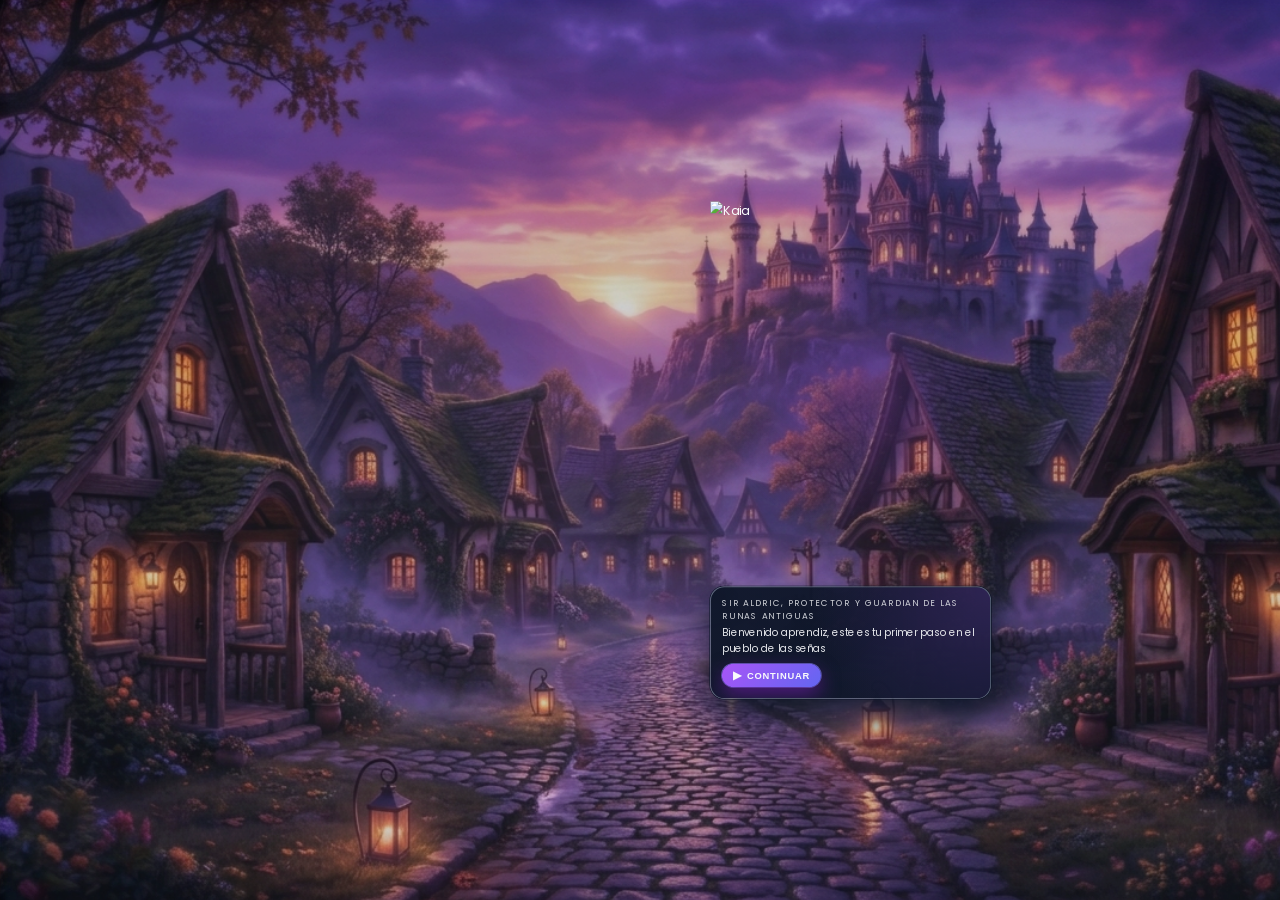
==== nivel1.html @ 5e0e3880 "Add files via upload" ====
<!DOCTYPE html>
<html lang="es">
<head>

  <meta charset="UTF-8" />

<meta name="viewport" content="width=device-width, initial-scale=1.0" />


  <title>Nivel 1 - KAIZEN</title>

  <link
    rel="stylesheet"
    href="https://fonts.googleapis.com/css2?family=Poppins:wght@300;500;700&display=swap">

  <link
    rel="stylesheet"
    href="nivel1.css">

  <link
    rel="shortcut icon"
    href="logonuevo.jpeg">

</head>

<body>

  <!-- MÚSICA -->
  <audio
    id="bg-music"
    src="/audio/fondo.mp3"
    autoplay
    loop>
  </audio>

  <!-- ESCENA -->
  <div class="scene">

    <!-- FONDO -->
    <div class="scene-bg"></div>

    <!-- NIEBLA -->
    <div class="fog-layer">

      <div class="fog"></div>

    </div>

    <!-- CONTENIDO -->
    <div class="content-layer">

      <!-- ==========================
           TARJETA DEL NIVEL
      ========================== -->

      <div
        class="card"
        id="exerciseCard">

        <div class="card-inner">

          <!-- HEADER -->
          <div class="card-header">

            <div>

              <div class="pill">

                <span class="pill-dot"></span>

                NIVEL 1 · LENGUA DE SEÑAS

              </div>

              <div class="nivel-title">
                ¿Cuál es la seña correcta?
              </div>

              <div class="sub">
                Observa la seña y elige la opción correcta.
              </div>

            </div>

            <div class="xp-info">

              XP: +20 · Gemas: +3

            </div>

          </div>

          <!-- ==========================
               PROGRESO
          ========================== -->

          <div class="progress-container">

            <div
              class="progress-bar"
              id="progressBar">
            </div>

          </div>

          <div
            class="progress-text"
            id="progressText">

            Ejercicio 1 de 4

          </div>

          <!-- ==========================
               IMAGEN
          ========================== -->

          <div class="exercise-image">

            <span>

              <img
                id="exerciseImg"
                src="letraa.jpeg"
                alt="Ejercicio">

            </span>

          </div>

          <!-- ==========================
               PREGUNTA
          ========================== -->

          <div class="question">

            <div class="question-label">

              Pregunta

            </div>

            <div
              class="question-text"
              id="questionText">

              Selecciona la opción correcta.

            </div>

          </div>

          <!-- ==========================
               OPCIONES
          ========================== -->

          <div class="options">

            <!-- OPCIÓN 1 -->
            <button
              class="option-btn"
              data-option="1">

              <div>

                <div class="option-label">
                  Opción 1
                </div>

                <div
                  class="option-main"
                  id="option1">
                </div>

              </div>

              <div class="option-check">
                ✓
              </div>

            </button>

            <!-- OPCIÓN 2 -->
            <button
              class="option-btn"
              data-option="2">

              <div>

                <div class="option-label">
                  Opción 2
                </div>

                <div
                  class="option-main"
                  id="option2">
                </div>

              </div>

              <div class="option-check">
                ✓
              </div>

            </button>

            <!-- OPCIÓN 3 -->
            <button
              class="option-btn"
              data-option="3">

              <div>

                <div class="option-label">
                  Opción 3
                </div>

                <div
                  class="option-main"
                  id="option3">
                </div>

              </div>

              <div class="option-check">
                ✓
              </div>

            </button>

            <!-- OPCIÓN 4 -->
            <button
              class="option-btn"
              data-option="4">

              <div>

                <div class="option-label">
                  Opción 4
                </div>

                <div
                  class="option-main"
                  id="option4">
                </div>

              </div>

              <div class="option-check">
                ✓
              </div>

            </button>

          </div>

          <!-- BOTÓN FINAL -->
          <button
            id="finishBtn"
            class="finish-btn">

            Terminar nivel

          </button>

        </div>

      </div>

      <!-- ==========================
           BRUJITA
      ========================== -->

      <aside
        class="witch-panel"
        id="witchPanel">

        <!-- IMAGEN -->
        <div class="witch-illustration">

          <img
            src="bruja1.png"
            alt="Kaia">

          <div class="witch-glow"></div>

        </div>

        <!-- DIÁLOGOS -->
        <div
          class="dialog-box"
          id="dialogBox">

          <div class="dialog-inner">

            <div class="dialog-name">

              Sir Aldric, protector y guardian de las runas antiguas

            </div>

            <div
              class="dialog-text"
              id="dialogText">

Bienvenido aprendiz, este es tu primer paso en el pueblo de las señas
            </div>

            <button
              class="dialog-next-btn"
              id="dialogNextBtn">

              <span>▶</span>

              Continuar

            </button>

          </div>

        </div>

      </aside>

    </div>

  </div>

  <!-- JS -->
  <script src="nivel1.js"></script>

  <!-- AUDIOS -->
<audio id="kaia-voice" src="bruja1.mp3" muted></audio>

<audio id="kaia-voice-2" src="bruja1frase2.mp3"></audio>

<audio id="kaia-voice-3" src="bruja1frase3.mp3"></audio>

<audio id="kaia-voice-4" src="bruja1frase4.mp3"></audio>

<audio id="kaia-voice-5" src="bruja1frase5.mp3"></audio>

<audio id="kaia-voice-6" src="bruja1frase6.mp3"></audio>

<audio id="kaia-voice-7" src="bruja1frase7.mp3"></audio>
</body>
</html>
---- nivel1.css ----
* {
  box-sizing: border-box;
  margin: 0;
  padding: 0;
}

body {
  font-family: "Poppins", sans-serif;
  background: #020617;
  color: #f9fafb;
  height: 100vh;
  overflow: hidden;
}

/* ===== ESCENA GENERAL ===== */
.scene {
  position: relative;
  width: 100vw;
  height: 100vh;

  display: flex;
  align-items: center;
  justify-content: center;

  overflow: hidden;
}

/* Fondo del pueblo mágico (pon aquí tu imagen del pueblo) */
.scene-bg {
  position: absolute;
  inset: 0;
  background-image: url("fondo1.png");
  /* <-- CAMBIA A TU IMAGEN */
  background-size: cover;
  background-position: center;
  filter: brightness(0.85) saturate(1.05);
  transform: scale(1.05);
  opacity: 0;
  animation: bgFadeIn 2s ease-out forwards;
}

@keyframes bgFadeIn {
  0% {
    opacity: 0;
    transform: scale(1.08);
  }

  100% {
    opacity: 1;
    transform: scale(1.02);
  }
}

/* Neblina animada */
.fog-layer {
  position: absolute;
  inset: 0;
  pointer-events: none;
  z-index: 1;
  overflow: hidden;
}

.fog {
  position: absolute;
  width: 200%;
  height: 200%;
  background: radial-gradient(circle at 20% 20%, rgba(148, 163, 184, 0.18), transparent 55%),
    radial-gradient(circle at 80% 60%, rgba(148, 163, 184, 0.16), transparent 55%);
  opacity: 0.85;
  filter: blur(10px);
  animation: fogMove 40s linear infinite;
}

@keyframes fogMove {
  0% {
    transform: translate3d(-10%, 0, 0);
  }

  50% {
    transform: translate3d(10%, -5%, 0);
  }

  100% {
    transform: translate3d(-10%, 0, 0);
  }
}

/* Contenido principal (UI + bruja) */
.content-layer {
  position: relative;
  z-index: 2;
  width: min(1000px, 95vw);
  display: grid;
  grid-template-columns: minmax(0, 1.1fr) minmax(0, 0.9fr);
  gap: 32px;
  align-items: center;
  padding: 24px;
}

@media (max-width: 860px) {
  .content-layer {
    grid-template-columns: minmax(0, 1fr);
    gap: 20px;
  }
}

/* ===== TARJETA DEL NIVEL (EJERCICIO) ===== */
.card {
  background: radial-gradient(circle at top left, rgba(15, 23, 42, 0.96), rgba(15, 23, 42, 0.98));
  border-radius: 24px;
  padding: 22px 24px 24px;
  border: 1px solid rgba(148, 163, 184, 0.55);
  box-shadow:
    0 22px 60px rgba(15, 23, 42, 0.95),
    0 0 0 1px rgba(15, 23, 42, 0.9);
  backdrop-filter: blur(18px);
  position: relative;

  opacity: 0;
  transform: translateY(20px) scale(0.97);
  pointer-events: none;
}

.card.visible {
  opacity: 1;
  transform: translateY(0) scale(1);
  pointer-events: auto;
  transition:
    opacity 0.6s ease-out,
    transform 0.6s ease-out;
}

.card::before {
  content: "";
  position: absolute;
  inset: 0;
  background: radial-gradient(circle at top, rgba(248, 250, 252, 0.06), transparent 55%);
  opacity: 0.9;
  pointer-events: none;
}

.card-inner {
  position: relative;
  z-index: 1;
  overflow: visible;

}


.card-header {
  display: flex;
  align-items: flex-start;
  justify-content: space-between;
  margin-bottom: 16px;
  gap: 12px;
}

.pill {
  font-size: 12px;
  letter-spacing: 0.08em;
  text-transform: uppercase;
  padding: 4px 10px;
  border-radius: 999px;
  border: 1px solid rgba(148, 163, 184, 0.7);
  color: #e5e7eb;
  display: inline-flex;
  align-items: center;
  gap: 6px;
  background: rgba(15, 23, 42, 0.8);
}

.pill-dot {
  width: 6px;
  height: 6px;
  border-radius: 999px;
  background: #22c55e;
  box-shadow: 0 0 10px rgba(34, 197, 94, 0.9);
}

.nivel-title {
  font-size: 22px;
  font-weight: 600;
  letter-spacing: 0.03em;
  margin-top: 6px;
}

.sub {
  font-size: 13px;
  color: #cbd5f5;
  opacity: 0.9;
}

.xp-info {
  font-size: 13px;
  color: #e5e7eb;
  text-align: right;
  white-space: nowrap;
}

.exercise-image {
  margin-top: 10px;
  margin-bottom: 18px;
  border-radius: 18px;
  border: 1px solid rgba(148, 163, 184, 0.5);
  background: radial-gradient(circle at top, rgba(15, 23, 42, 0.9), rgba(15, 23, 42, 1));
  height: 250px;
  width: 242px;
  display: flex;
  align-items: center;
  justify-content: center;
  color: #e5e7eb;
  font-size: 14px;
  position: relative;
  overflow: hidden;
}

.exercise-image::after {
  content: "";
  position: absolute;
  inset: 0;
  background: radial-gradient(circle at center, rgba(148, 163, 255, 0.18), transparent 60%);
  mix-blend-mode: screen;
  opacity: 0.9;
}

.exercise-image span {
  position: relative;
  z-index: 1;
}

.question {
  margin-bottom: 14px;
}

.question-label {
  font-size: 12px;
  text-transform: uppercase;
  letter-spacing: 0.12em;
  color: #9ca3af;
  margin-bottom: 4px;
}

.question-text {
  font-size: 17px;
  font-weight: 500;
  color: #f9fafb;
}

.options {
  display: grid;
  gap: 10px;
  margin-bottom: 18px;
}

.option-btn {
  width: 100%;
  text-align: left;
  padding: 10px 12px;
  border-radius: 12px;
  border: 1px solid rgba(148, 163, 184, 0.55);
  background: rgba(15, 23, 42, 0.95);
  color: #e5e7eb;
  font-size: 14px;
  cursor: pointer;
  display: flex;
  align-items: center;
  justify-content: space-between;
  gap: 10px;
  transition:
    transform 0.12s ease-out,
    box-shadow 0.12s ease-out,
    border-color 0.12s ease-out,
    background 0.12s ease-out;
}

.option-label {
  font-size: 12px;
  text-transform: uppercase;
  letter-spacing: 0.12em;
  color: #9ca3af;
}

.option-main {
  font-size: 14px;
  font-weight: 500;
}

.option-btn:hover {
  transform: translateY(-1px);
  box-shadow: 0 10px 25px rgba(15, 23, 42, 0.9);
  border-color: rgba(129, 140, 248, 0.9);
}

.option-btn.selected {
  border-color: #a855f7;
  background: radial-gradient(circle at top left, rgba(168, 85, 247, 0.22), rgba(15, 23, 42, 0.98));
  box-shadow:
    0 0 0 1px rgba(129, 140, 248, 0.7),
    0 18px 40px rgba(15, 23, 42, 0.95);
}

.option-check {
  width: 18px;
  height: 18px;
  border-radius: 999px;
  border: 1px solid rgba(148, 163, 184, 0.7);
  display: flex;
  align-items: center;
  justify-content: center;
  font-size: 11px;
  color: #22c55e;
  background: rgba(15, 23, 42, 0.9);
}

.option-btn.selected .option-check {
  border-color: #22c55e;
  box-shadow: 0 0 12px rgba(34, 197, 94, 0.9);
}

.finish-btn {
  width: 100%;
  border: none;
  border-radius: 999px;
  padding: 11px 16px;
  font-size: 14px;
  font-weight: 600;
  letter-spacing: 0.08em;
  text-transform: uppercase;
  cursor: pointer;
  background: linear-gradient(135deg, #a855f7, #6366f1);
  color: #f9fafb;
  box-shadow:
    0 14px 35px rgba(88, 28, 135, 0.9),
    0 0 0 1px rgba(129, 140, 248, 0.7);
  position: relative;
  overflow: hidden;
  margin-top: 4px;
}

.finish-btn::after {
  content: "";
  position: absolute;
  inset: 0;
  background: linear-gradient(120deg, rgba(248, 250, 252, 0.18), transparent 60%);
  opacity: 0;
  transition: opacity 0.18s ease-out;
}

.finish-btn:hover::after {
  opacity: 1;
}

.finish-btn:active {
  transform: translateY(1px);
  box-shadow:
    0 8px 20px rgba(88, 28, 135, 0.9),
    0 0 0 1px rgba(129, 140, 248, 0.7);
}

/* ===== PANEL BRUJITA + DIÁLOGOS ===== */
.witch-panel {
  position: relative;
  z-index: 3;
  display: flex;
  flex-direction: column;
  align-items: center;
  gap: 14px;
  opacity: 0;
  transform: translateY(25px) scale(0.97);
  animation: witchEnter 1.4s ease-out forwards;
  animation-delay: 1.2s;
}

@keyframes witchEnter {
  0% {
    opacity: 0;
    transform: translateY(25px) scale(0.97);
  }

  60% {
    opacity: 1;
    transform: translateY(-4px) scale(1.01);
  }

  100% {
    opacity: 1;
    transform: translateY(0) scale(1);
  }
}

/* Imagen de la bruja (pon aquí tu ilustración de la bruja) */
.witch-illustration {
  width: 100%;
  max-width: 360px;
  aspect-ratio: 3 / 4;
  position: relative;
}

.witch-illustration {
  animation: floatWitch 8s ease-in-out infinite;
}

@keyframes floatWitch {
  0% {
    transform: translateY(0);
  }

  50% {
    transform: translateY(-25px);
  }

  100% {
    transform: translateY(0);
  }
}


.witch-illustration img {
  width: 100%;
  height: 100%;
  object-fit: cover;
  display: block;
}

.witch-glow {
  position: absolute;
  inset: 0;
  background: radial-gradient(circle at center, rgba(168, 85, 247, 0.25), transparent 60%);
  mix-blend-mode: screen;
  pointer-events: none;
}

/* Cuadro de diálogo */
.dialog-box {
  width: 100%;
  max-width: 360px;
  border-radius: 18px;
  padding: 12px 14px 14px;
  background: radial-gradient(circle at top, rgba(15, 23, 42, 0.96), rgba(15, 23, 42, 0.98));
  border: 1px solid rgba(148, 163, 184, 0.6);
  box-shadow:
    0 18px 40px rgba(15, 23, 42, 0.95),
    0 0 0 1px rgba(15, 23, 42, 0.9);
  font-size: 13px;
  line-height: 1.5;
  position: relative;
  overflow: hidden;
}

.dialog-box::before {
  content: "";
  position: absolute;
  inset: 0;
  background: radial-gradient(circle at top right, rgba(168, 85, 247, 0.22), transparent 60%);
  opacity: 0.9;
  pointer-events: none;
}

.dialog-inner {
  position: relative;
  z-index: 1;
}

.dialog-name {
  font-size: 11px;
  text-transform: uppercase;
  letter-spacing: 0.16em;
  color: #e5e7eb;
  opacity: 0.9;
  margin-bottom: 4px;
}

.dialog-text {
  font-size: 13px;
  color: #e5e7eb;
  margin-bottom: 10px;
}

.dialog-next-btn {
  border: none;
  border-radius: 999px;
  padding: 7px 14px;
  font-size: 12px;
  font-weight: 600;
  letter-spacing: 0.08em;
  text-transform: uppercase;
  cursor: pointer;
  background: linear-gradient(135deg, #a855f7, #6366f1);
  color: #f9fafb;
  box-shadow:
    0 10px 25px rgba(88, 28, 135, 0.9),
    0 0 0 1px rgba(129, 140, 248, 0.7);
  display: inline-flex;
  align-items: center;
  gap: 6px;
}

.dialog-next-btn span {
  font-size: 14px;
}

/* Estado cuando el ejercicio ya empezó: bruja se “hace a un lado” un poco */
.witch-panel.exercise-mode {
  transform: translateY(0) translateX(0);
  animation: none;
}

@media (max-width: 860px) {
  .witch-panel {
    order: -1;
    align-items: center;
  }
}



/* ===== TARJETA DEL NIVEL (EJERCICIO) ===== */
.card {
  background: rgba(20, 10, 40, 0.55);
  backdrop-filter: blur(14px);
  border-radius: 24px;
  padding: 32px;
  border: 1px solid rgba(180, 120, 255, 0.25);
  box-shadow:
    0 0 25px rgba(150, 90, 255, 0.45),
    inset 0 0 18px rgba(255, 255, 255, 0.08);

  /* FIXES IMPORTANTES */
  overflow: visible;
  max-height: none;
  margin-left: 40px;
  margin-bottom: 40px;

  /* Animación de entrada */
  opacity: 0;
  transform: translateY(20px) scale(0.97);
  pointer-events: none;
}

.card.visible {
  opacity: 1;
  transform: translateY(20px) scale(0.98);
  pointer-events: auto;
  transition:
    opacity 0.6s ease-out,
    transform 0.6s ease-out;
}

.card::before {
  content: "";
  position: absolute;
  inset: 0;
  background: radial-gradient(circle at top, rgba(248, 250, 252, 0.06), transparent 55%);
  opacity: 0.9;
  pointer-events: none;
}

.card-inner {
  position: relative;
  z-index: 1;

  /* FIX para que nada se corte */
  overflow: visible;
}

.card-header {
  display: flex;
  align-items: flex-start;
  justify-content: space-between;
  margin-bottom: 16px;
  gap: 12px;
}

/* ===== FIX GLOBAL PARA QUE LA TARJETA NO SE MOCHA ===== */
.content-layer {
  position: relative;
  z-index: 2;

  width: min(1000px, 95vw);

  display: grid;
  grid-template-columns: minmax(0, 1.1fr) minmax(0, 0.9fr);

  gap: 28px;

  align-items: center;

  padding: 20px;

  transform: scale(0.78);
  transform-origin: center;
}
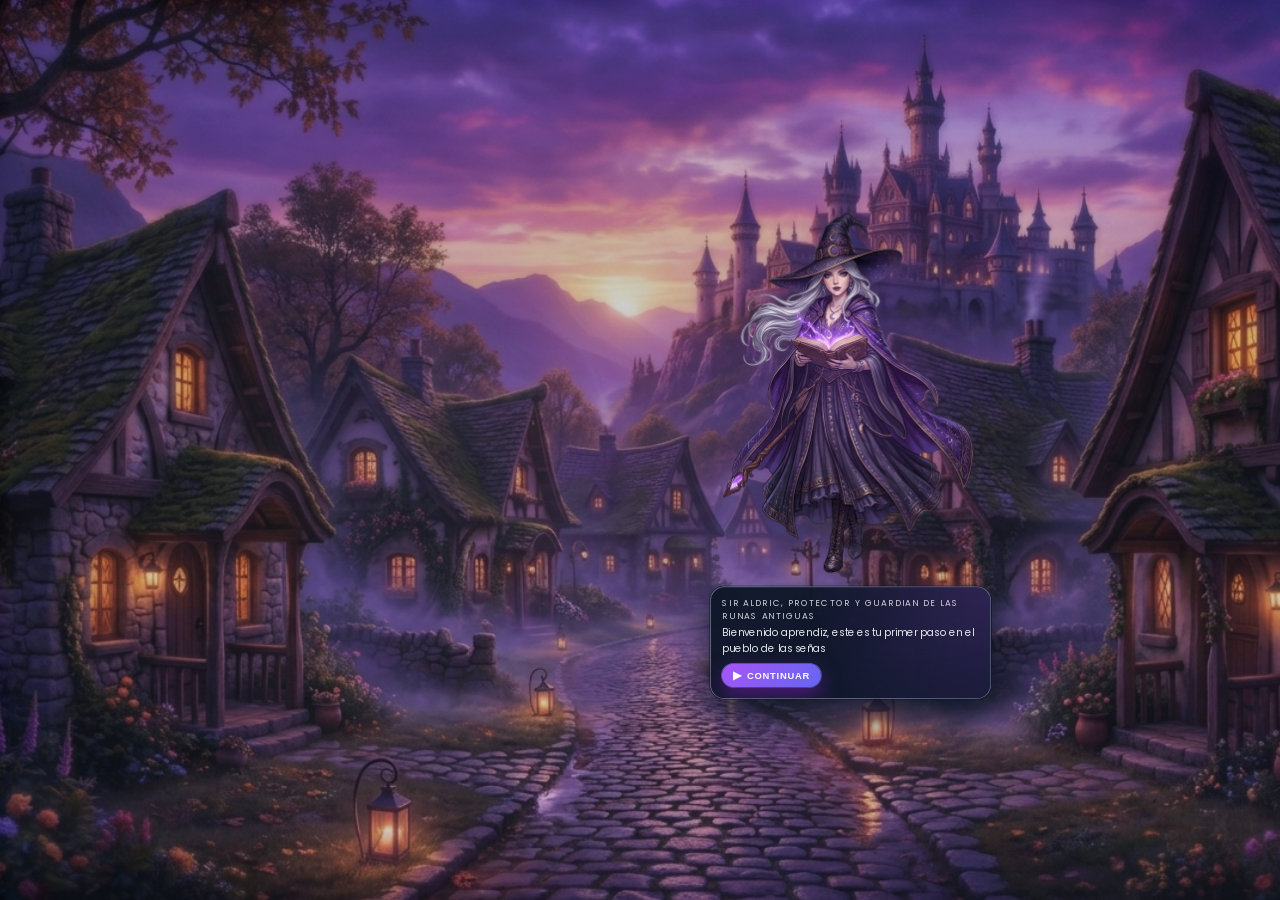
==== commit 661f3938: "Update nivel1.html" ====
--- a/nivel1.html
+++ b/nivel1.html
@@ -28,7 +28,7 @@
   <!-- MÚSICA -->
   <audio
     id="bg-music"
-    src="/audio/fondo.mp3"
+    src="fondo.mp3"
     autoplay
     loop>
   </audio>
@@ -344,4 +344,4 @@
 
 <audio id="kaia-voice-7" src="bruja1frase7.mp3"></audio>
 </body>
-</html>+</html>
